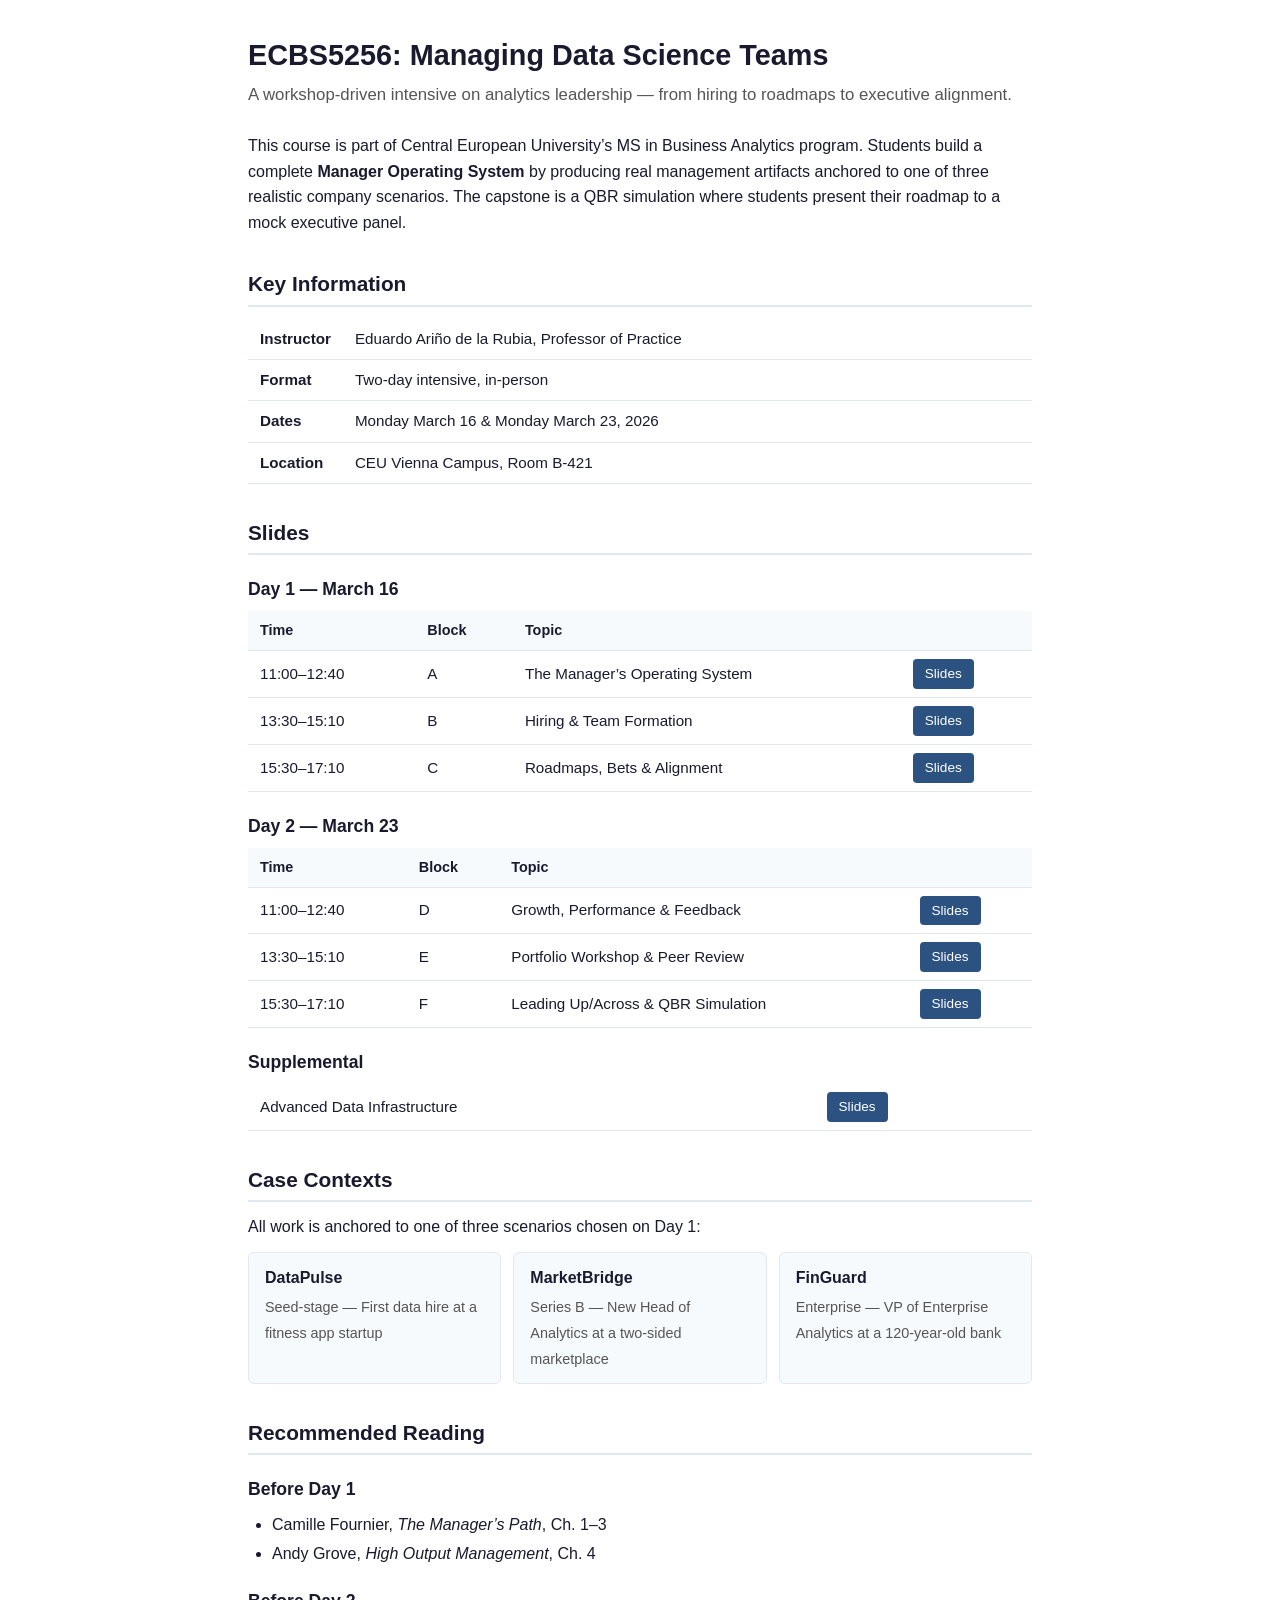
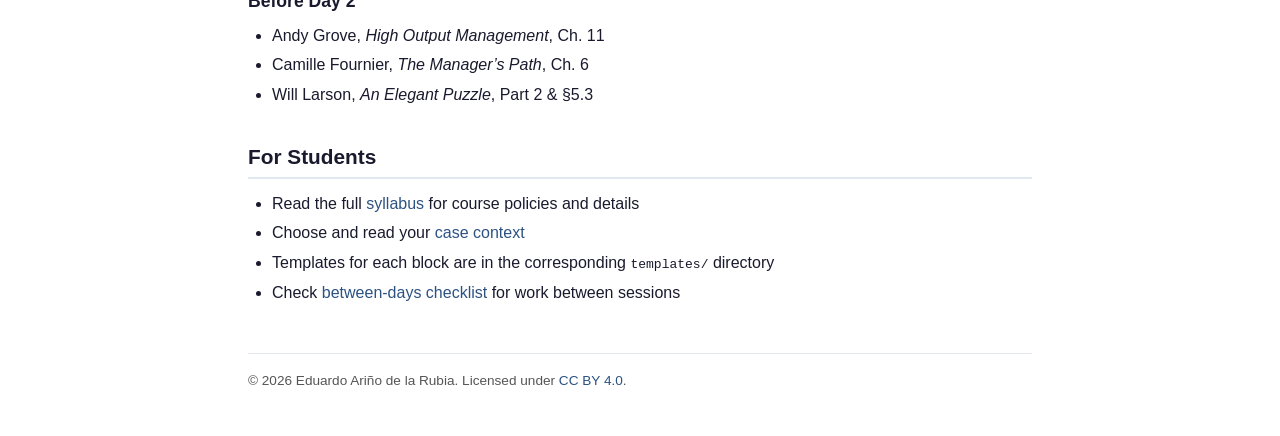
==== index.html @ 59f8bb64 "Add index.html landing page for GitHub Pages Co-Authored-By: Claude Opus 4.6 (1M context) <noreply@a" ====
<!DOCTYPE html>
<html lang="en">
<head>
  <meta charset="UTF-8">
  <meta name="viewport" content="width=device-width, initial-scale=1.0">
  <title>ECBS5256: Managing Data Science Teams</title>
  <style>
    :root {
      --text: #1a1a2e;
      --muted: #555;
      --accent: #2c5282;
      --bg: #fff;
      --card-bg: #f7fafc;
      --border: #e2e8f0;
    }
    * { margin: 0; padding: 0; box-sizing: border-box; }
    body {
      font-family: -apple-system, BlinkMacSystemFont, "Segoe UI", Roboto, "Helvetica Neue", Arial, sans-serif;
      color: var(--text);
      background: var(--bg);
      line-height: 1.6;
      max-width: 52rem;
      margin: 0 auto;
      padding: 2rem 1.5rem;
    }
    h1 { font-size: 1.8rem; margin-bottom: 0.25rem; }
    h2 { font-size: 1.3rem; margin-top: 2rem; margin-bottom: 0.75rem; border-bottom: 2px solid var(--border); padding-bottom: 0.25rem; }
    h3 { font-size: 1.1rem; margin-top: 1.25rem; margin-bottom: 0.5rem; }
    p { margin-bottom: 0.75rem; }
    .subtitle { color: var(--muted); font-size: 1.05rem; margin-bottom: 1.5rem; }
    table { width: 100%; border-collapse: collapse; margin-bottom: 1rem; }
    th, td { text-align: left; padding: 0.5rem 0.75rem; border-bottom: 1px solid var(--border); }
    th { background: var(--card-bg); font-weight: 600; font-size: 0.9rem; }
    td { font-size: 0.95rem; }
    a { color: var(--accent); text-decoration: none; }
    a:hover { text-decoration: underline; }
    .slides-link {
      display: inline-block;
      background: var(--accent);
      color: #fff;
      padding: 0.25rem 0.75rem;
      border-radius: 4px;
      font-size: 0.85rem;
      font-weight: 500;
    }
    .slides-link:hover { background: #1a3a5c; text-decoration: none; }
    .info-table td:first-child { font-weight: 600; white-space: nowrap; width: 1%; }
    ul { margin: 0.5rem 0 0.75rem 1.5rem; }
    li { margin-bottom: 0.25rem; }
    .case-cards { display: grid; grid-template-columns: repeat(auto-fit, minmax(14rem, 1fr)); gap: 0.75rem; margin-bottom: 1rem; }
    .case-card { background: var(--card-bg); border: 1px solid var(--border); border-radius: 6px; padding: 0.75rem 1rem; }
    .case-card strong { display: block; margin-bottom: 0.25rem; }
    .case-card span { font-size: 0.9rem; color: var(--muted); }
    footer { margin-top: 3rem; padding-top: 1rem; border-top: 1px solid var(--border); font-size: 0.85rem; color: var(--muted); }
  </style>
</head>
<body>
  <h1>ECBS5256: Managing Data Science Teams</h1>
  <p class="subtitle">A workshop-driven intensive on analytics leadership &mdash; from hiring to roadmaps to executive alignment.</p>

  <p>This course is part of Central European University&rsquo;s MS in Business Analytics program. Students build a complete <strong>Manager Operating System</strong> by producing real management artifacts anchored to one of three realistic company scenarios. The capstone is a QBR simulation where students present their roadmap to a mock executive panel.</p>

  <h2>Key Information</h2>
  <table class="info-table">
    <tr><td>Instructor</td><td>Eduardo Ari&ntilde;o de la Rubia, Professor of Practice</td></tr>
    <tr><td>Format</td><td>Two-day intensive, in-person</td></tr>
    <tr><td>Dates</td><td>Monday March 16 &amp; Monday March 23, 2026</td></tr>
    <tr><td>Location</td><td>CEU Vienna Campus, Room B-421</td></tr>
  </table>

  <h2>Slides</h2>

  <h3>Day 1 &mdash; March 16</h3>
  <table>
    <thead><tr><th>Time</th><th>Block</th><th>Topic</th><th></th></tr></thead>
    <tbody>
      <tr>
        <td>11:00&ndash;12:40</td><td>A</td><td>The Manager&rsquo;s Operating System</td>
        <td><a class="slides-link" href="day-1/block-a-manager-os/slides.html">Slides</a></td>
      </tr>
      <tr>
        <td>13:30&ndash;15:10</td><td>B</td><td>Hiring &amp; Team Formation</td>
        <td><a class="slides-link" href="day-1/block-b-hiring/slides.html">Slides</a></td>
      </tr>
      <tr>
        <td>15:30&ndash;17:10</td><td>C</td><td>Roadmaps, Bets &amp; Alignment</td>
        <td><a class="slides-link" href="day-1/block-c-roadmaps/slides.html">Slides</a></td>
      </tr>
    </tbody>
  </table>

  <h3>Day 2 &mdash; March 23</h3>
  <table>
    <thead><tr><th>Time</th><th>Block</th><th>Topic</th><th></th></tr></thead>
    <tbody>
      <tr>
        <td>11:00&ndash;12:40</td><td>D</td><td>Growth, Performance &amp; Feedback</td>
        <td><a class="slides-link" href="day-2/block-d-growth/slides.html">Slides</a></td>
      </tr>
      <tr>
        <td>13:30&ndash;15:10</td><td>E</td><td>Portfolio Workshop &amp; Peer Review</td>
        <td><a class="slides-link" href="day-2/block-e-portfolio-workshop/slides.html">Slides</a></td>
      </tr>
      <tr>
        <td>15:30&ndash;17:10</td><td>F</td><td>Leading Up/Across &amp; QBR Simulation</td>
        <td><a class="slides-link" href="day-2/block-f-qbr-simulation/slides.html">Slides</a></td>
      </tr>
    </tbody>
  </table>

  <h3>Supplemental</h3>
  <table>
    <tbody>
      <tr>
        <td>Advanced Data Infrastructure</td>
        <td><a class="slides-link" href="resources/advanced-infrastructure/slides.html">Slides</a></td>
      </tr>
    </tbody>
  </table>

  <h2>Case Contexts</h2>
  <p>All work is anchored to one of three scenarios chosen on Day 1:</p>
  <div class="case-cards">
    <div class="case-card">
      <strong>DataPulse</strong>
      <span>Seed-stage &mdash; First data hire at a fitness app startup</span>
    </div>
    <div class="case-card">
      <strong>MarketBridge</strong>
      <span>Series B &mdash; New Head of Analytics at a two-sided marketplace</span>
    </div>
    <div class="case-card">
      <strong>FinGuard</strong>
      <span>Enterprise &mdash; VP of Enterprise Analytics at a 120-year-old bank</span>
    </div>
  </div>

  <h2>Recommended Reading</h2>
  <h3>Before Day 1</h3>
  <ul>
    <li>Camille Fournier, <em>The Manager&rsquo;s Path</em>, Ch. 1&ndash;3</li>
    <li>Andy Grove, <em>High Output Management</em>, Ch. 4</li>
  </ul>
  <h3>Before Day 2</h3>
  <ul>
    <li>Andy Grove, <em>High Output Management</em>, Ch. 11</li>
    <li>Camille Fournier, <em>The Manager&rsquo;s Path</em>, Ch. 6</li>
    <li>Will Larson, <em>An Elegant Puzzle</em>, Part 2 &amp; &sect;5.3</li>
  </ul>

  <h2>For Students</h2>
  <ul>
    <li>Read the full <a href="syllabus.md">syllabus</a> for course policies and details</li>
    <li>Choose and read your <a href="case-contexts/">case context</a></li>
    <li>Templates for each block are in the corresponding <code>templates/</code> directory</li>
    <li>Check <a href="resources/between-days-checklist.md">between-days checklist</a> for work between sessions</li>
  </ul>

  <footer>
    <p>&copy; 2026 Eduardo Ari&ntilde;o de la Rubia. Licensed under <a href="https://creativecommons.org/licenses/by/4.0/">CC BY 4.0</a>.</p>
  </footer>
</body>
</html>
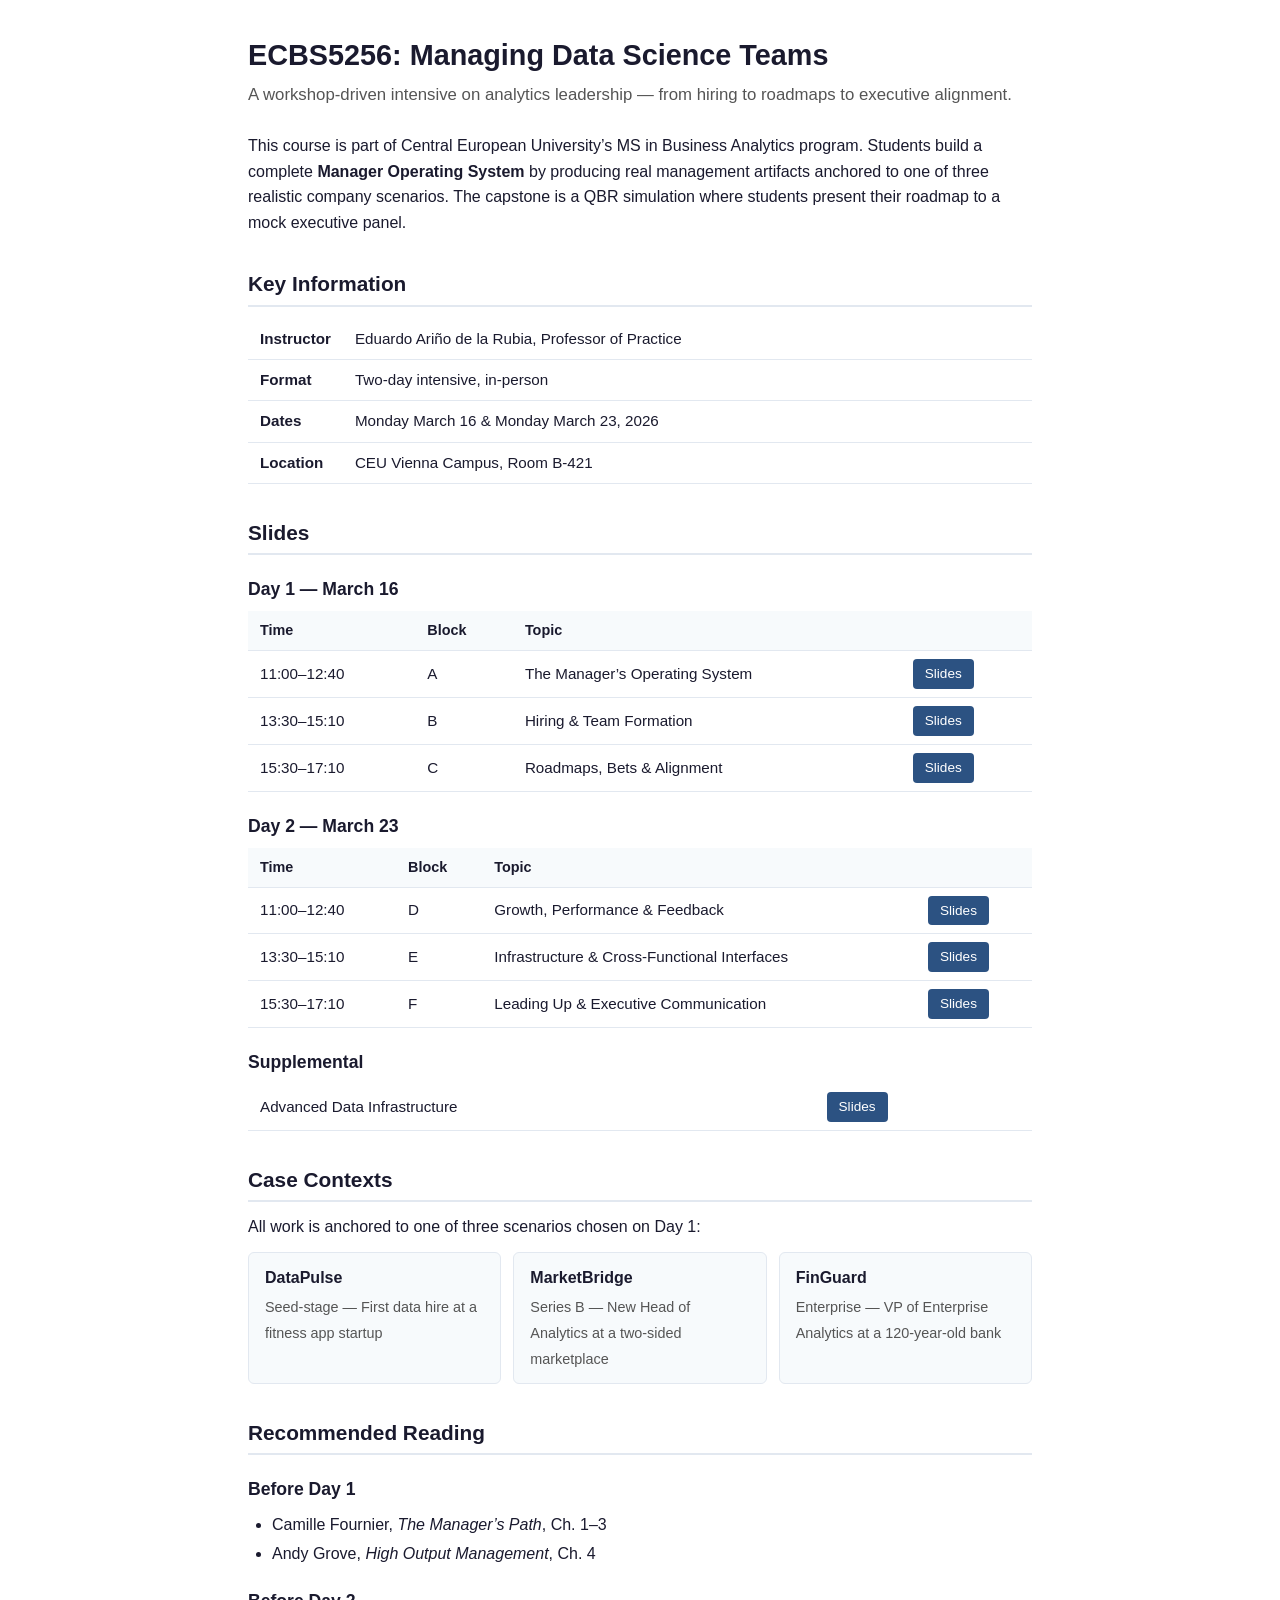
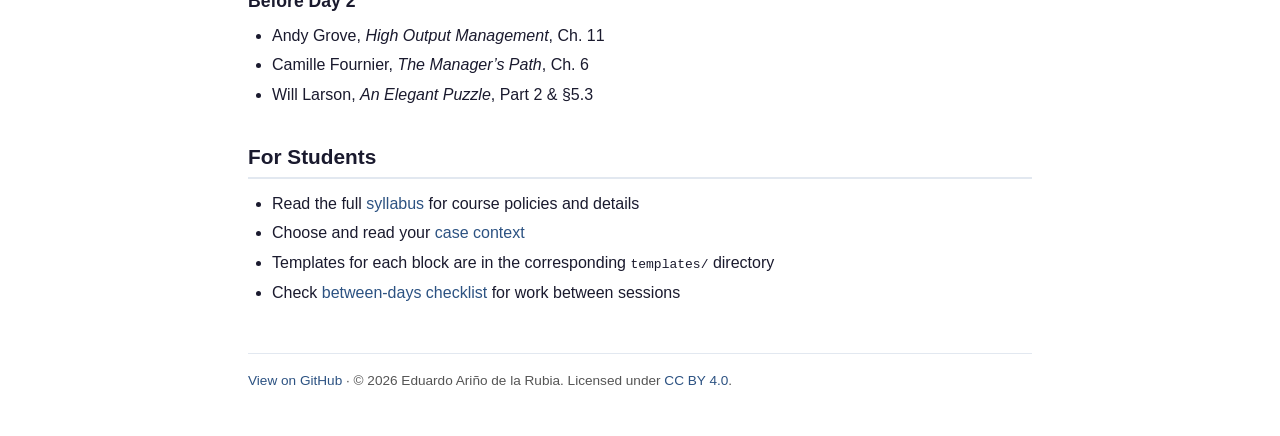
==== commit 52c52507: "Rename Block E and F directories to match new content block-e-portfolio-workshop → block-e-infrastru" ====
--- a/index.html
+++ b/index.html
@@ -98,12 +98,12 @@
         <td><a class="slides-link" href="day-2/block-d-growth/slides.html">Slides</a></td>
       </tr>
       <tr>
-        <td>13:30&ndash;15:10</td><td>E</td><td>Portfolio Workshop &amp; Peer Review</td>
-        <td><a class="slides-link" href="day-2/block-e-portfolio-workshop/slides.html">Slides</a></td>
+        <td>13:30&ndash;15:10</td><td>E</td><td>Infrastructure &amp; Cross-Functional Interfaces</td>
+        <td><a class="slides-link" href="day-2/block-e-infrastructure/slides.html">Slides</a></td>
       </tr>
       <tr>
-        <td>15:30&ndash;17:10</td><td>F</td><td>Leading Up/Across &amp; QBR Simulation</td>
-        <td><a class="slides-link" href="day-2/block-f-qbr-simulation/slides.html">Slides</a></td>
+        <td>15:30&ndash;17:10</td><td>F</td><td>Leading Up &amp; Executive Communication</td>
+        <td><a class="slides-link" href="day-2/block-f-leading-up/slides.html">Slides</a></td>
       </tr>
     </tbody>
   </table>
@@ -157,7 +157,7 @@
   </ul>
 
   <footer>
-    <p>&copy; 2026 Eduardo Ari&ntilde;o de la Rubia. Licensed under <a href="https://creativecommons.org/licenses/by/4.0/">CC BY 4.0</a>.</p>
+    <p><a href="https://github.com/earino/managing-data-science-teams">View on GitHub</a> &middot; &copy; 2026 Eduardo Ari&ntilde;o de la Rubia. Licensed under <a href="https://creativecommons.org/licenses/by/4.0/">CC BY 4.0</a>.</p>
   </footer>
 </body>
 </html>
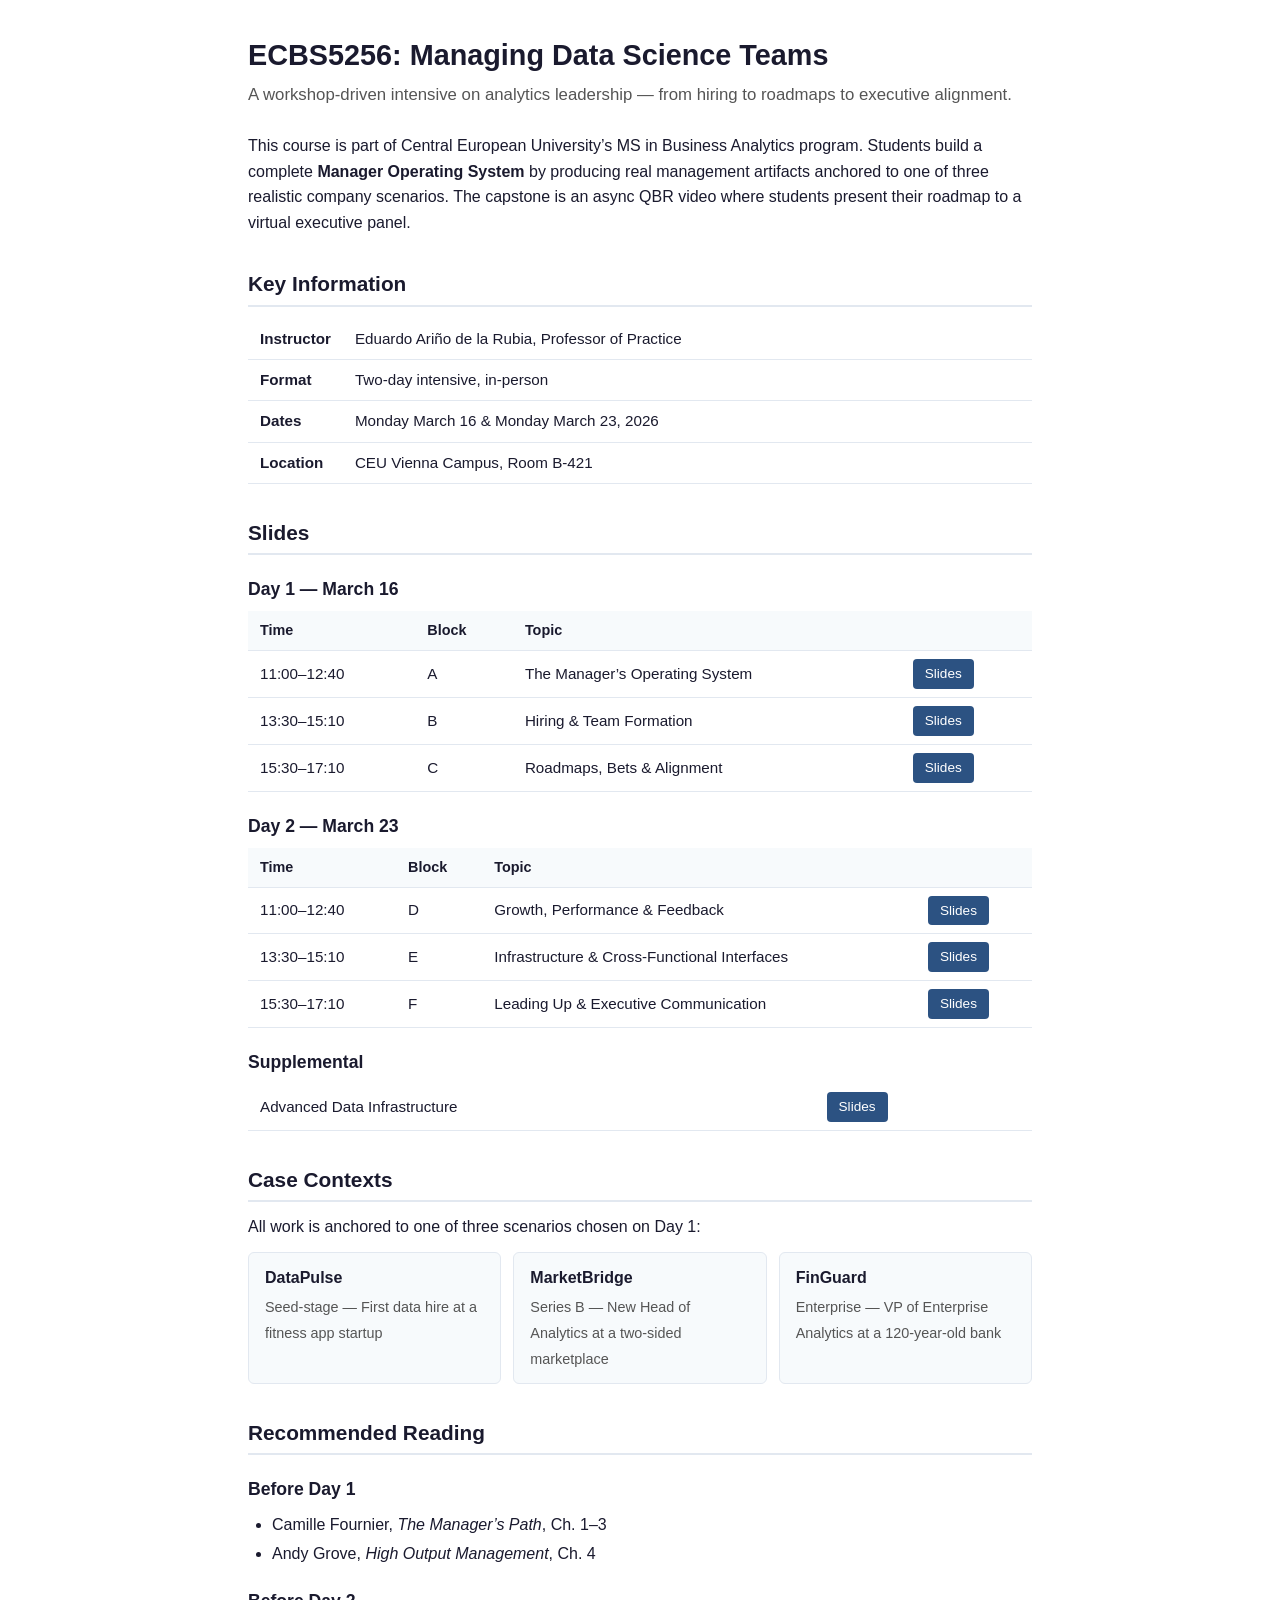
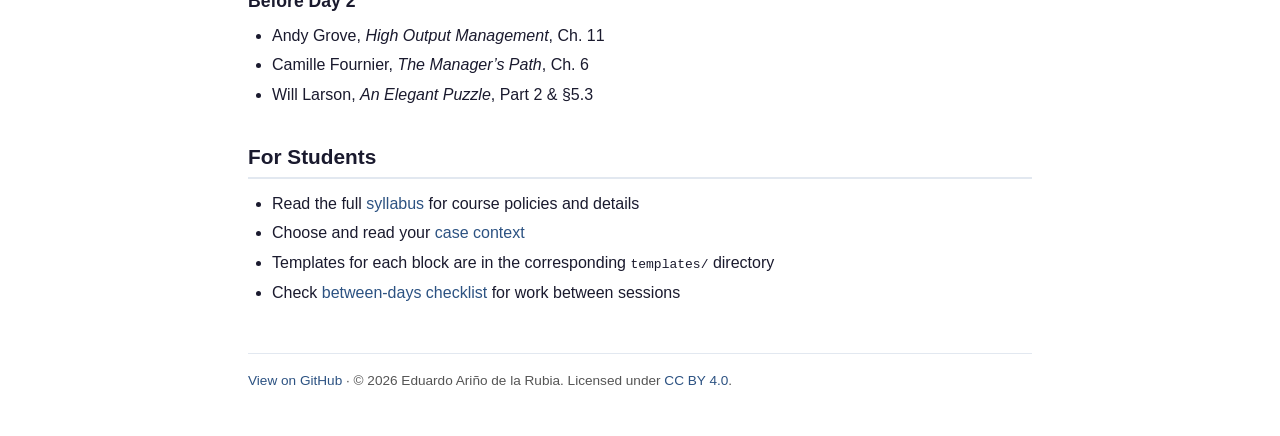
==== commit c547384f: "Fix index.html capstone description: QBR simulation → async QBR video Co-Authored-By: Claude Opus 4." ====
--- a/index.html
+++ b/index.html
@@ -58,7 +58,7 @@
   <h1>ECBS5256: Managing Data Science Teams</h1>
   <p class="subtitle">A workshop-driven intensive on analytics leadership &mdash; from hiring to roadmaps to executive alignment.</p>
 
-  <p>This course is part of Central European University&rsquo;s MS in Business Analytics program. Students build a complete <strong>Manager Operating System</strong> by producing real management artifacts anchored to one of three realistic company scenarios. The capstone is a QBR simulation where students present their roadmap to a mock executive panel.</p>
+  <p>This course is part of Central European University&rsquo;s MS in Business Analytics program. Students build a complete <strong>Manager Operating System</strong> by producing real management artifacts anchored to one of three realistic company scenarios. The capstone is an async QBR video where students present their roadmap to a virtual executive panel.</p>
 
   <h2>Key Information</h2>
   <table class="info-table">
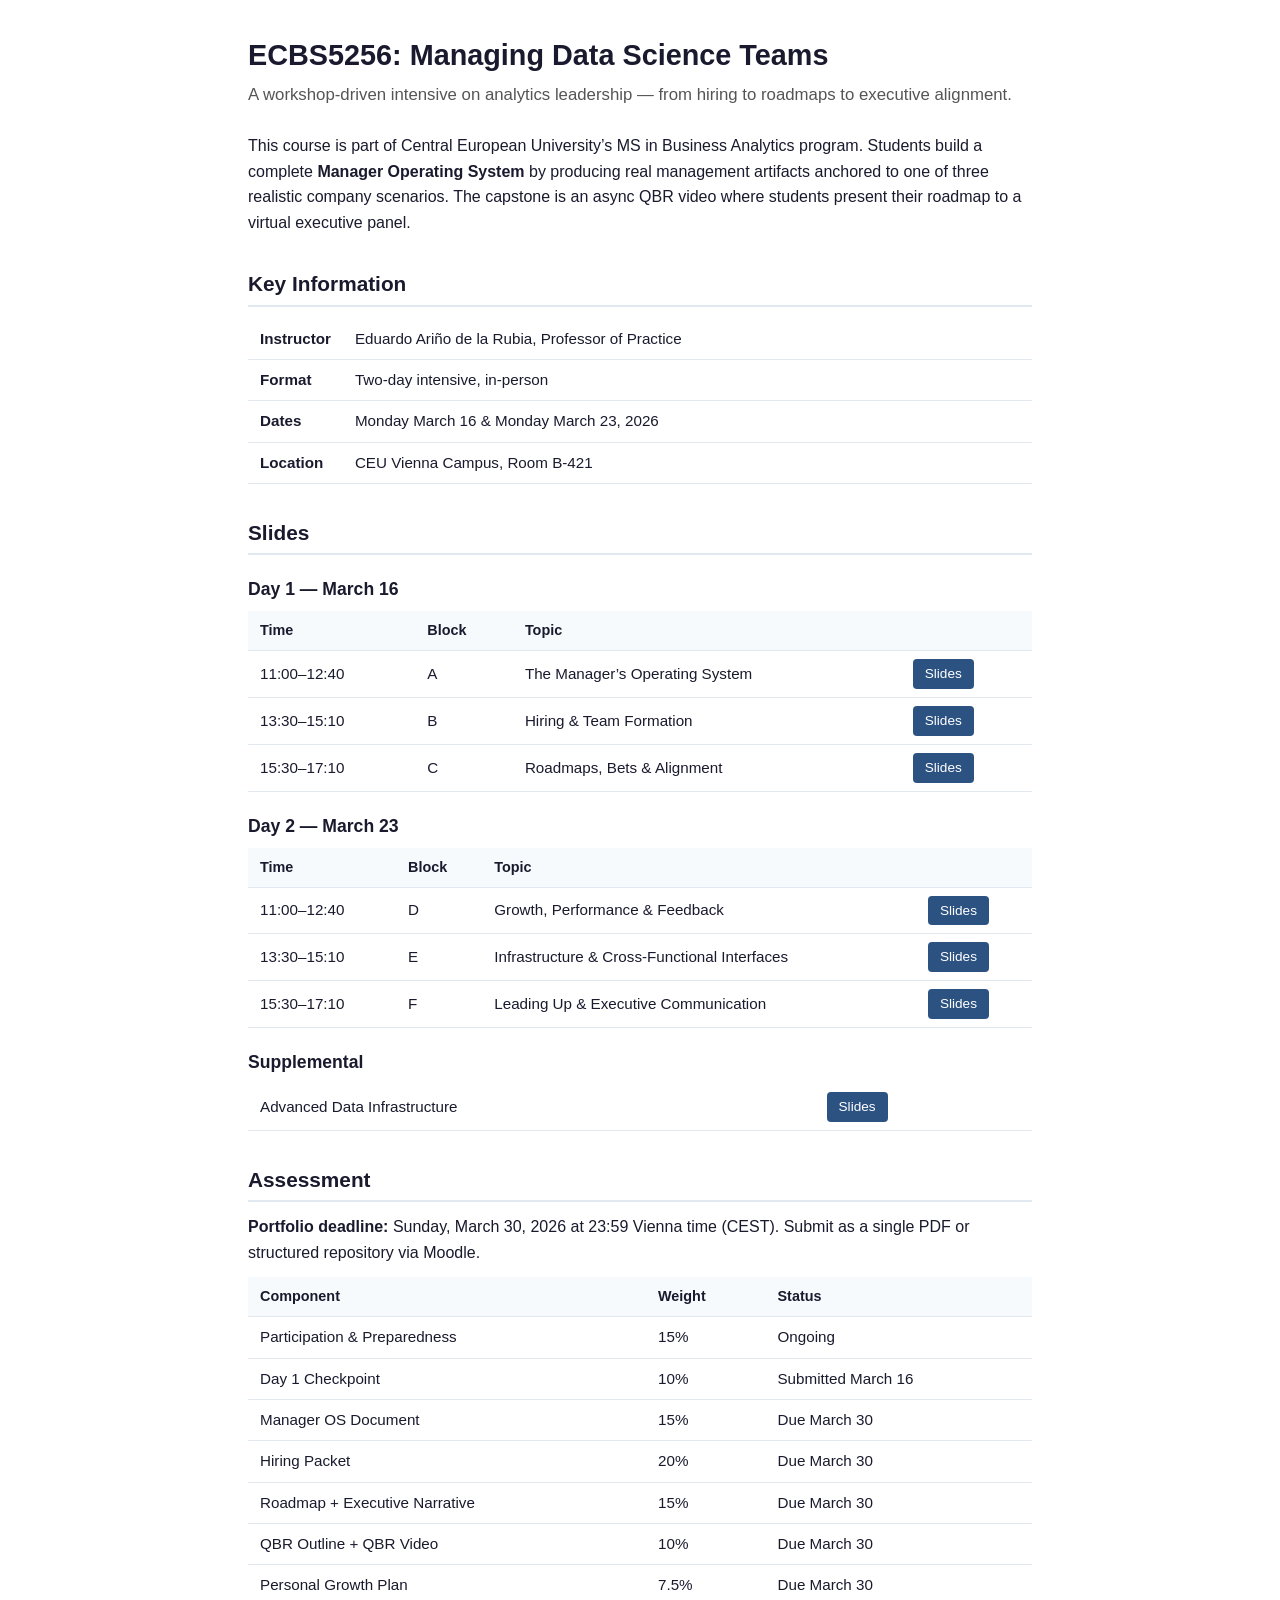
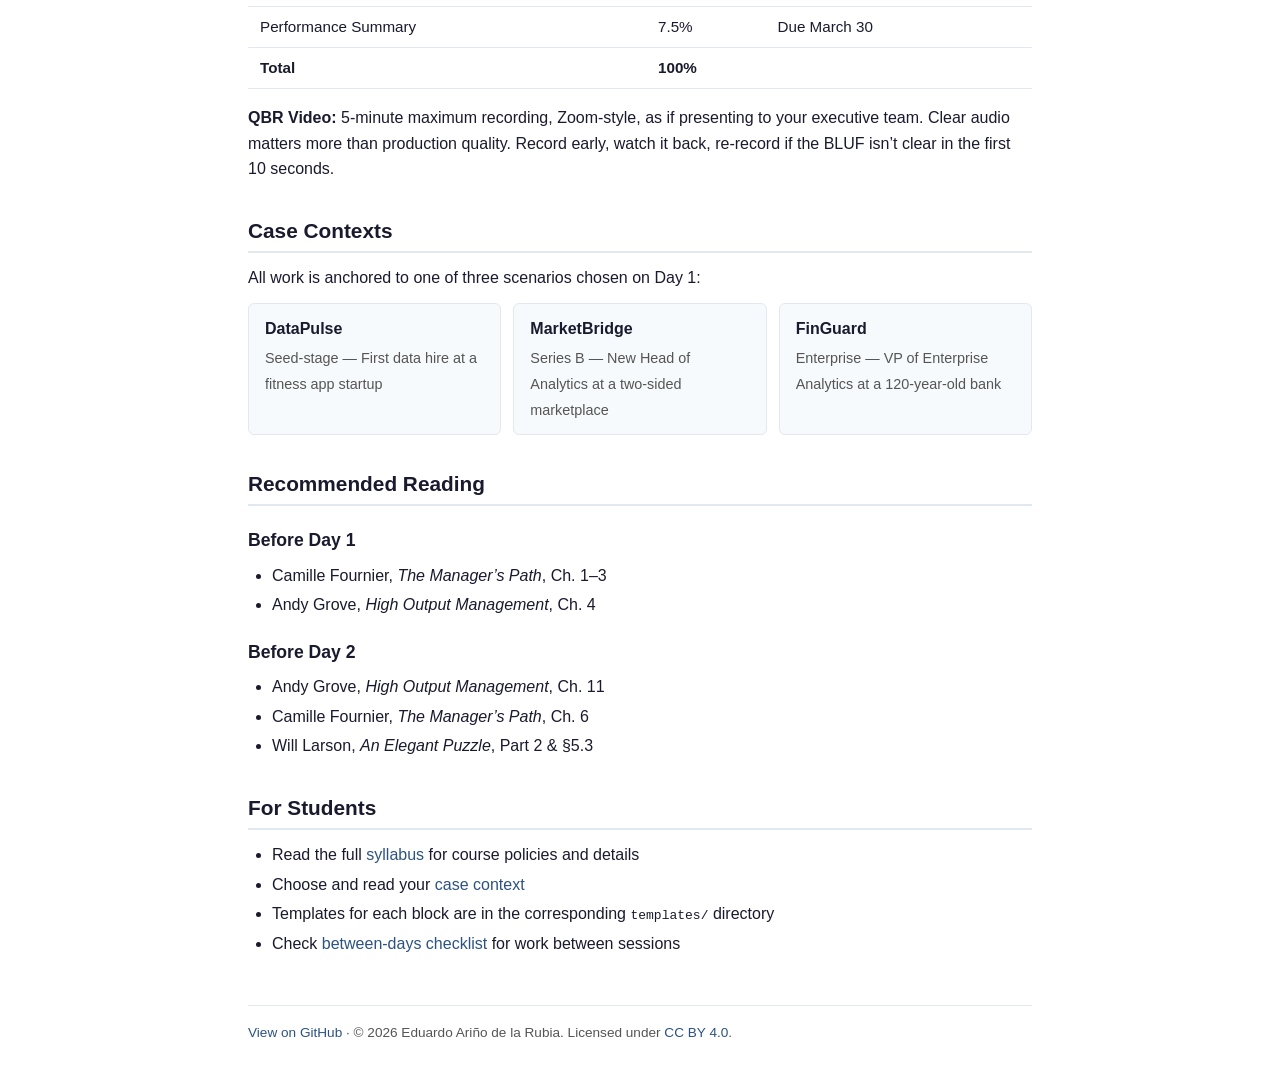
==== commit 8f4b62dc: "Add assessment table and QBR video info to landing page Students need to see grading breakdown, port" ====
--- a/index.html
+++ b/index.html
@@ -118,6 +118,24 @@
     </tbody>
   </table>
 
+  <h2>Assessment</h2>
+  <p><strong>Portfolio deadline:</strong> Sunday, March 30, 2026 at 23:59 Vienna time (CEST). Submit as a single PDF or structured repository via Moodle.</p>
+  <table>
+    <thead><tr><th>Component</th><th>Weight</th><th>Status</th></tr></thead>
+    <tbody>
+      <tr><td>Participation &amp; Preparedness</td><td>15%</td><td>Ongoing</td></tr>
+      <tr><td>Day 1 Checkpoint</td><td>10%</td><td>Submitted March 16</td></tr>
+      <tr><td>Manager OS Document</td><td>15%</td><td>Due March 30</td></tr>
+      <tr><td>Hiring Packet</td><td>20%</td><td>Due March 30</td></tr>
+      <tr><td>Roadmap + Executive Narrative</td><td>15%</td><td>Due March 30</td></tr>
+      <tr><td>QBR Outline + QBR Video</td><td>10%</td><td>Due March 30</td></tr>
+      <tr><td>Personal Growth Plan</td><td>7.5%</td><td>Due March 30</td></tr>
+      <tr><td>Performance Summary</td><td>7.5%</td><td>Due March 30</td></tr>
+      <tr><td><strong>Total</strong></td><td><strong>100%</strong></td><td></td></tr>
+    </tbody>
+  </table>
+  <p><strong>QBR Video:</strong> 5-minute maximum recording, Zoom-style, as if presenting to your executive team. Clear audio matters more than production quality. Record early, watch it back, re-record if the BLUF isn&rsquo;t clear in the first 10 seconds.</p>
+
   <h2>Case Contexts</h2>
   <p>All work is anchored to one of three scenarios chosen on Day 1:</p>
   <div class="case-cards">
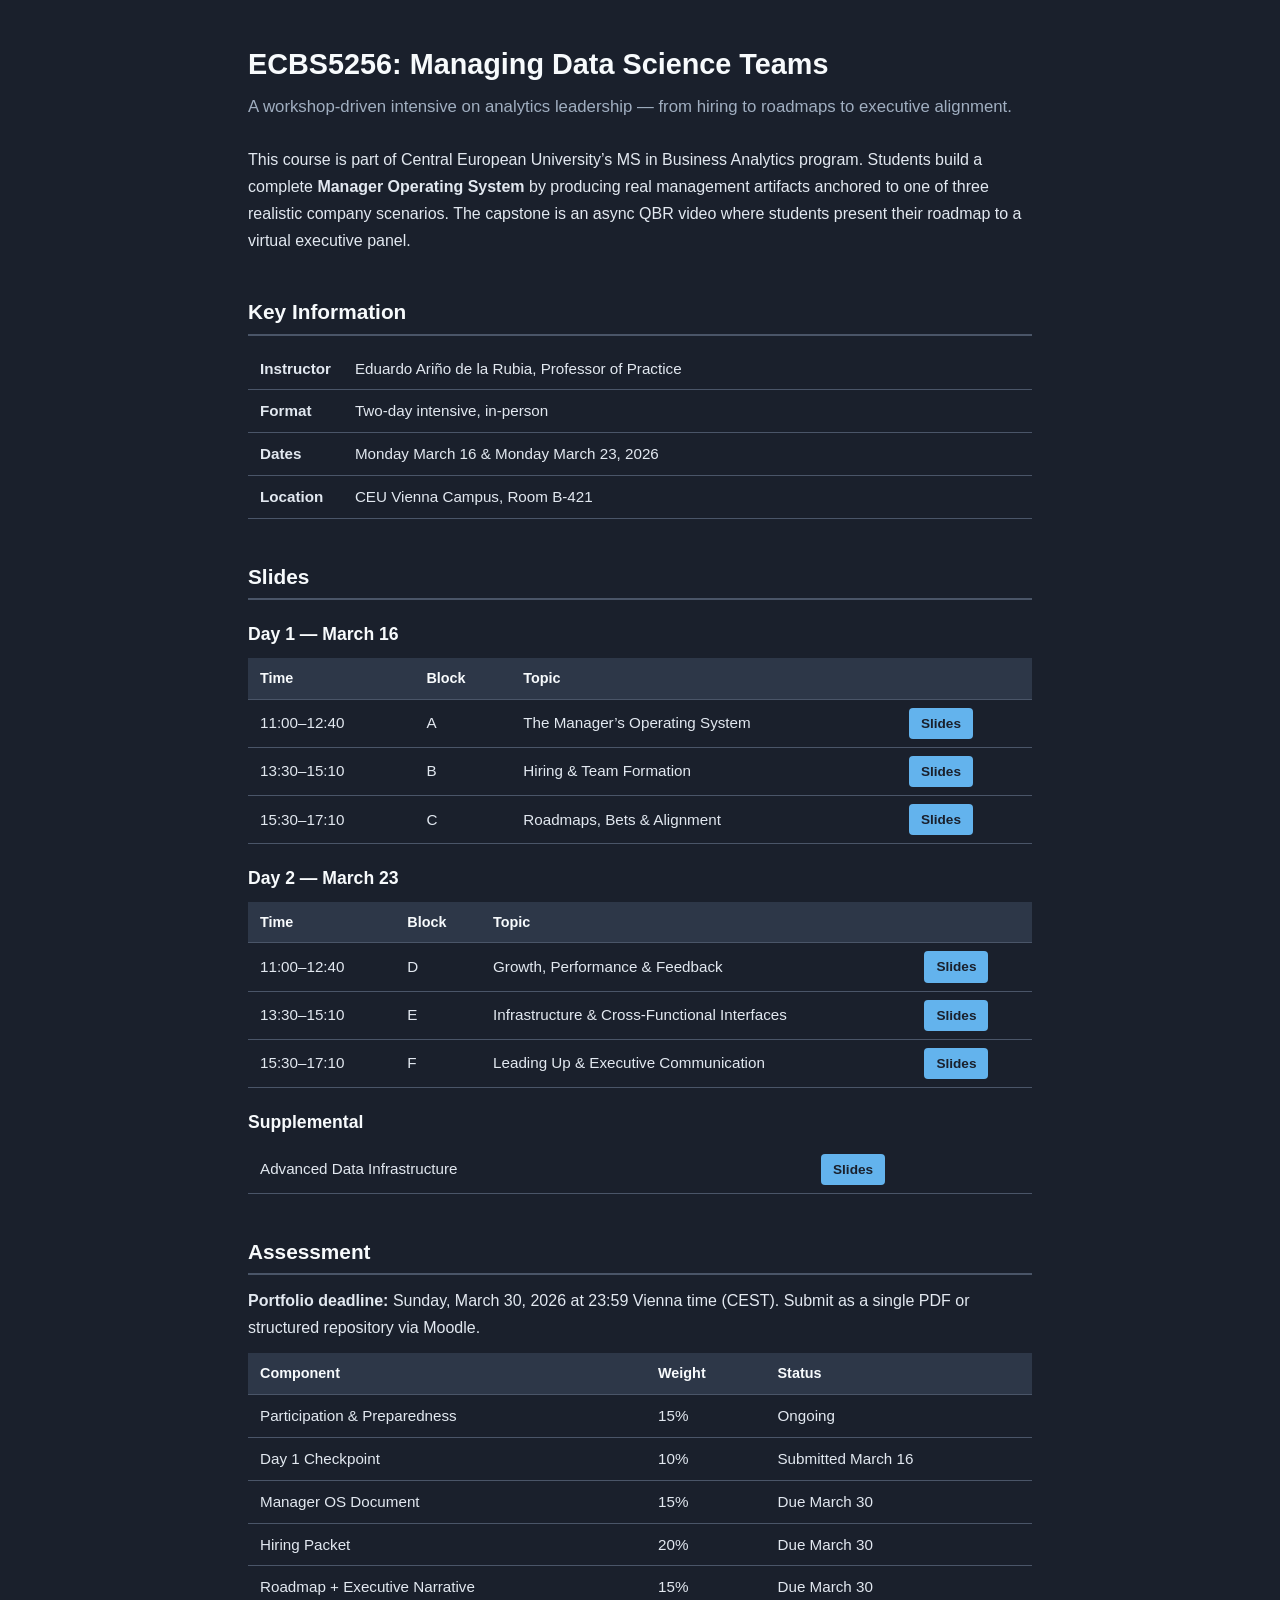
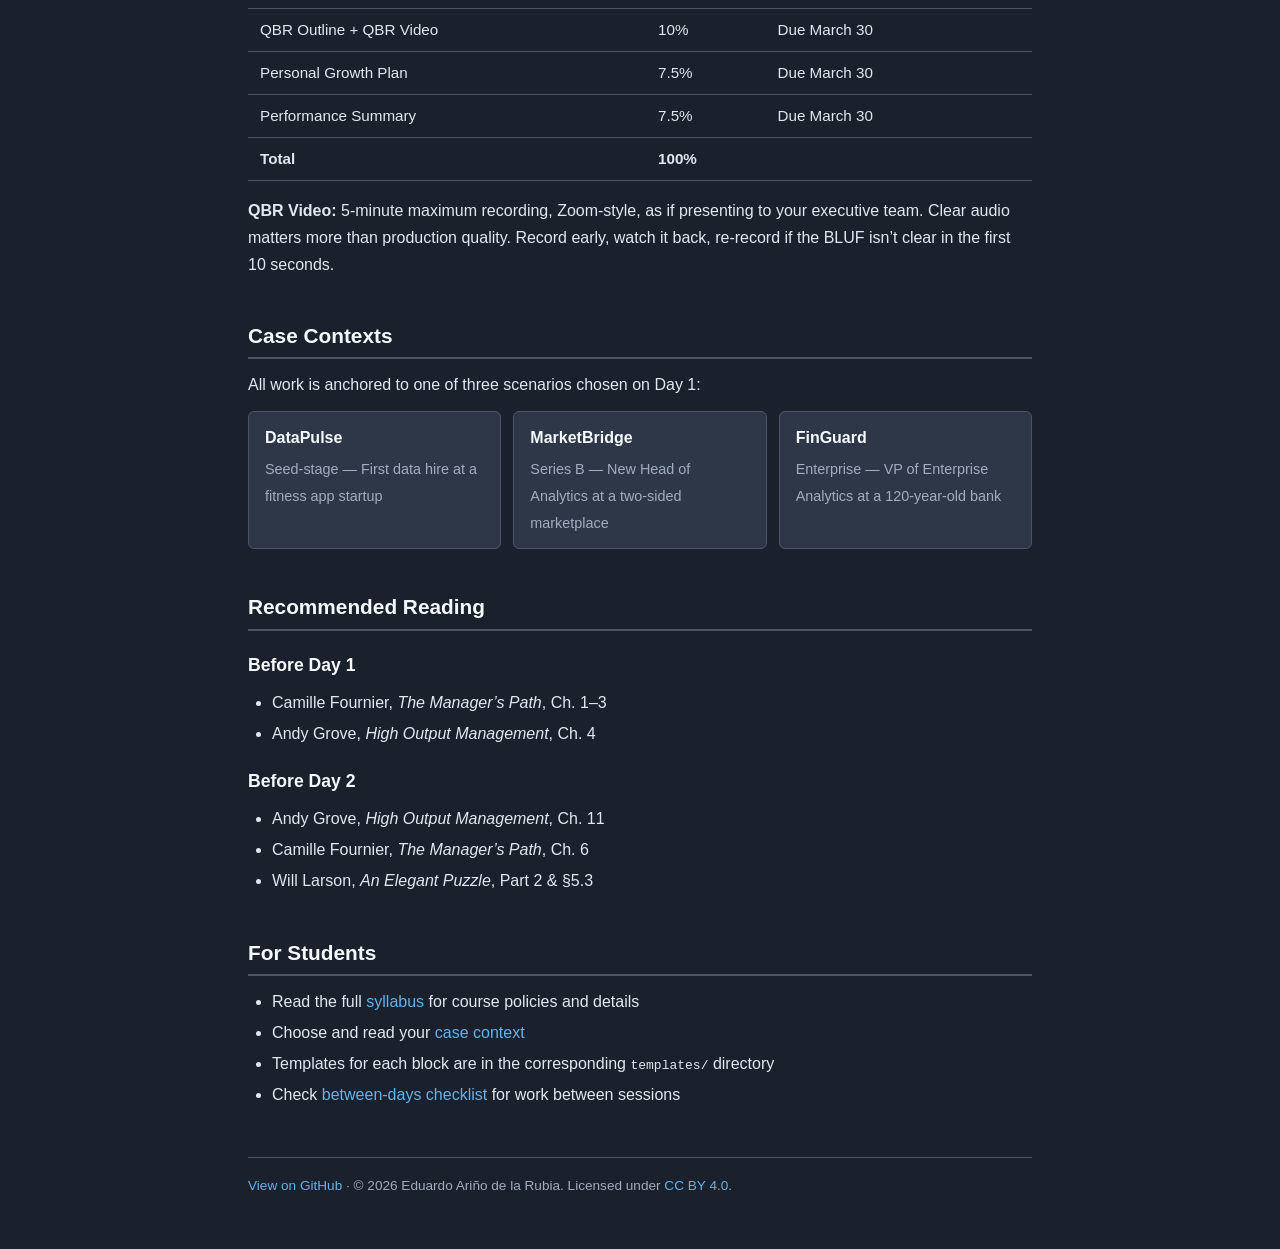
==== commit 8870ca5a: "Dark theme for landing page Warm dark background (#1a202c) with light text, blue accents. Much easie" ====
--- a/index.html
+++ b/index.html
@@ -6,51 +6,53 @@
   <title>ECBS5256: Managing Data Science Teams</title>
   <style>
     :root {
-      --text: #1a1a2e;
-      --muted: #555;
-      --accent: #2c5282;
-      --bg: #fff;
-      --card-bg: #f7fafc;
-      --border: #e2e8f0;
+      --text: #e2e8f0;
+      --muted: #a0aec0;
+      --accent: #63b3ed;
+      --accent-hover: #90cdf4;
+      --bg: #1a202c;
+      --card-bg: #2d3748;
+      --border: #4a5568;
+      --heading: #f7fafc;
     }
     * { margin: 0; padding: 0; box-sizing: border-box; }
     body {
       font-family: -apple-system, BlinkMacSystemFont, "Segoe UI", Roboto, "Helvetica Neue", Arial, sans-serif;
       color: var(--text);
       background: var(--bg);
-      line-height: 1.6;
+      line-height: 1.7;
       max-width: 52rem;
       margin: 0 auto;
-      padding: 2rem 1.5rem;
+      padding: 2.5rem 1.5rem;
     }
-    h1 { font-size: 1.8rem; margin-bottom: 0.25rem; }
-    h2 { font-size: 1.3rem; margin-top: 2rem; margin-bottom: 0.75rem; border-bottom: 2px solid var(--border); padding-bottom: 0.25rem; }
-    h3 { font-size: 1.1rem; margin-top: 1.25rem; margin-bottom: 0.5rem; }
+    h1 { font-size: 1.8rem; margin-bottom: 0.25rem; color: var(--heading); }
+    h2 { font-size: 1.3rem; margin-top: 2.5rem; margin-bottom: 0.75rem; border-bottom: 2px solid var(--border); padding-bottom: 0.25rem; color: var(--heading); }
+    h3 { font-size: 1.1rem; margin-top: 1.25rem; margin-bottom: 0.5rem; color: var(--heading); }
     p { margin-bottom: 0.75rem; }
     .subtitle { color: var(--muted); font-size: 1.05rem; margin-bottom: 1.5rem; }
     table { width: 100%; border-collapse: collapse; margin-bottom: 1rem; }
     th, td { text-align: left; padding: 0.5rem 0.75rem; border-bottom: 1px solid var(--border); }
-    th { background: var(--card-bg); font-weight: 600; font-size: 0.9rem; }
     td { font-size: 0.95rem; }
     a { color: var(--accent); text-decoration: none; }
-    a:hover { text-decoration: underline; }
+    a:hover { color: var(--accent-hover); text-decoration: underline; }
     .slides-link {
       display: inline-block;
       background: var(--accent);
-      color: #fff;
+      color: var(--bg);
       padding: 0.25rem 0.75rem;
       border-radius: 4px;
       font-size: 0.85rem;
-      font-weight: 500;
+      font-weight: 600;
     }
-    .slides-link:hover { background: #1a3a5c; text-decoration: none; }
+    .slides-link:hover { background: var(--accent-hover); text-decoration: none; }
     .info-table td:first-child { font-weight: 600; white-space: nowrap; width: 1%; }
     ul { margin: 0.5rem 0 0.75rem 1.5rem; }
     li { margin-bottom: 0.25rem; }
     .case-cards { display: grid; grid-template-columns: repeat(auto-fit, minmax(14rem, 1fr)); gap: 0.75rem; margin-bottom: 1rem; }
     .case-card { background: var(--card-bg); border: 1px solid var(--border); border-radius: 6px; padding: 0.75rem 1rem; }
-    .case-card strong { display: block; margin-bottom: 0.25rem; }
+    .case-card strong { display: block; margin-bottom: 0.25rem; color: var(--heading); }
     .case-card span { font-size: 0.9rem; color: var(--muted); }
+    th { background: var(--card-bg); font-weight: 600; font-size: 0.9rem; color: var(--heading); }
     footer { margin-top: 3rem; padding-top: 1rem; border-top: 1px solid var(--border); font-size: 0.85rem; color: var(--muted); }
   </style>
 </head>
@@ -169,7 +171,7 @@
   <h2>For Students</h2>
   <ul>
     <li>Read the full <a href="syllabus.md">syllabus</a> for course policies and details</li>
-    <li>Choose and read your <a href="case-contexts/">case context</a></li>
+    <li>Choose and read your <a href="https://github.com/earino/managing-data-science-teams/tree/main/case-contexts">case context</a></li>
     <li>Templates for each block are in the corresponding <code>templates/</code> directory</li>
     <li>Check <a href="resources/between-days-checklist.md">between-days checklist</a> for work between sessions</li>
   </ul>
